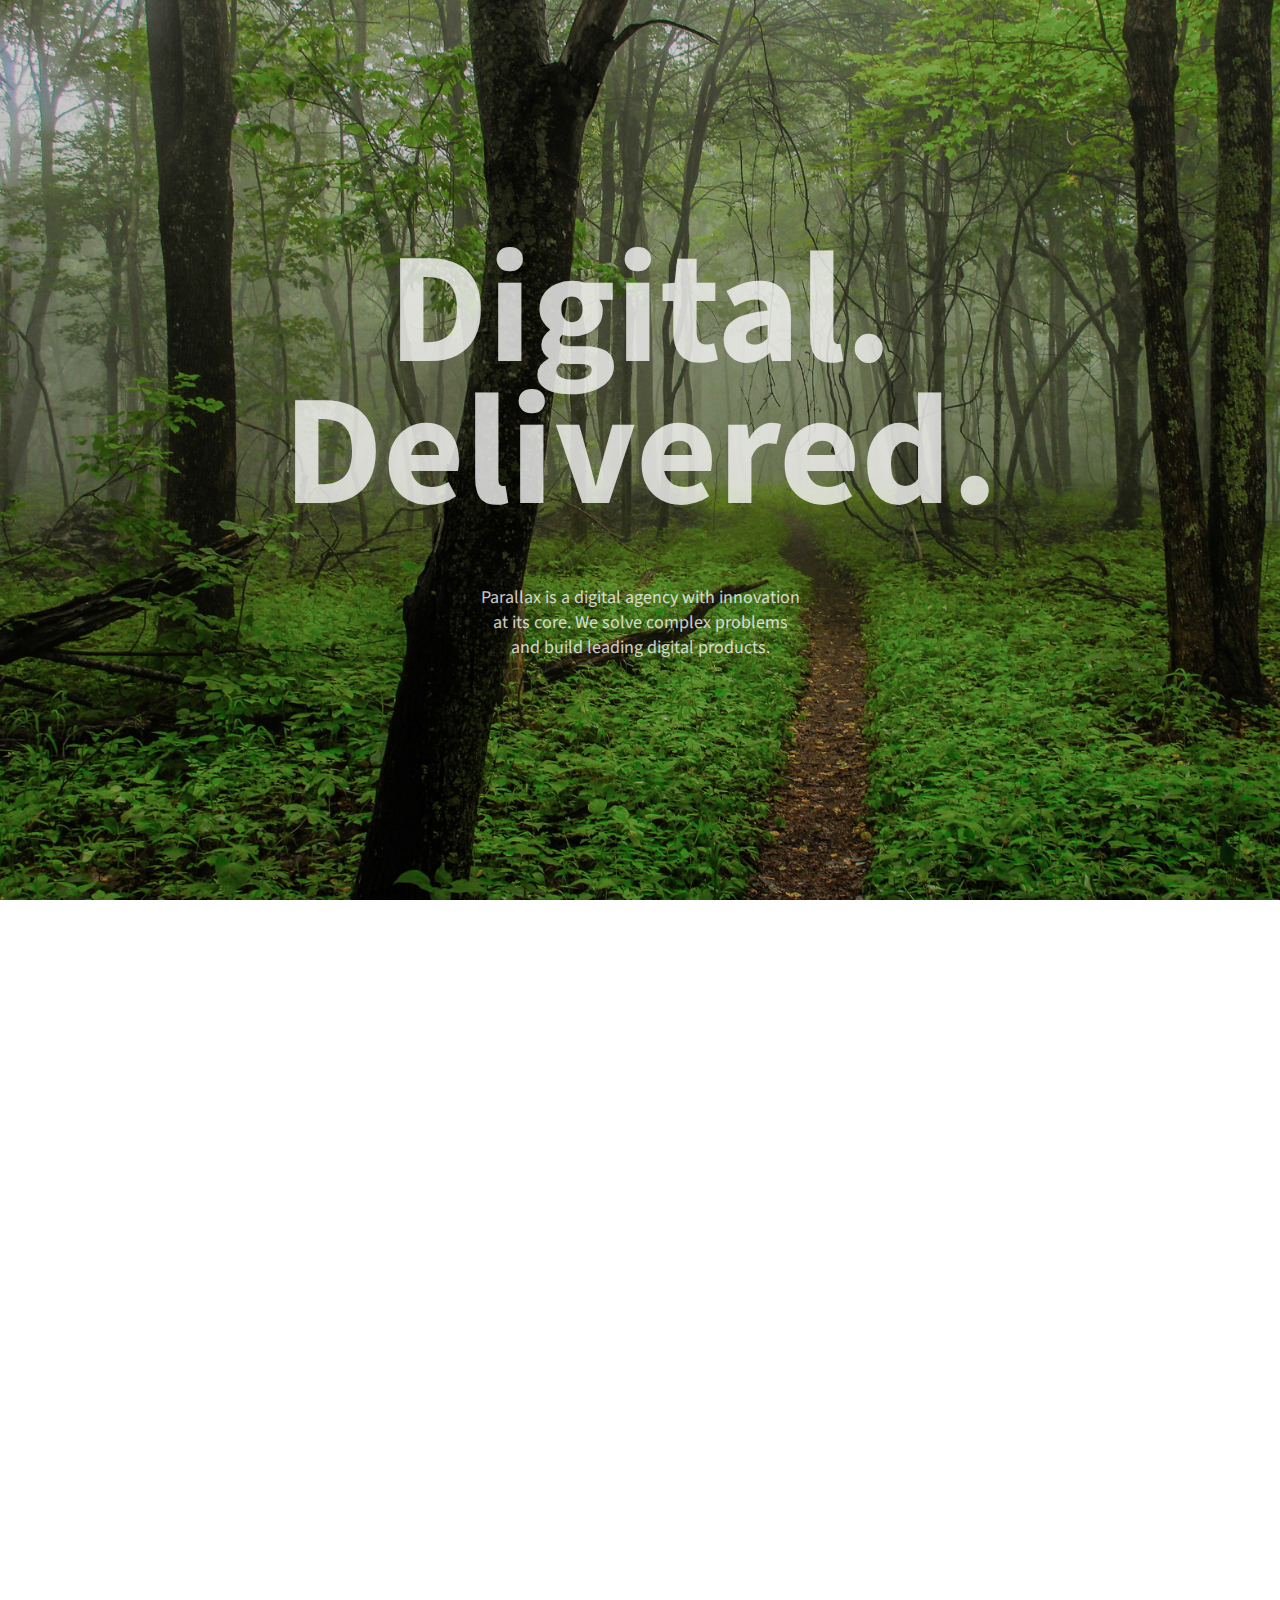
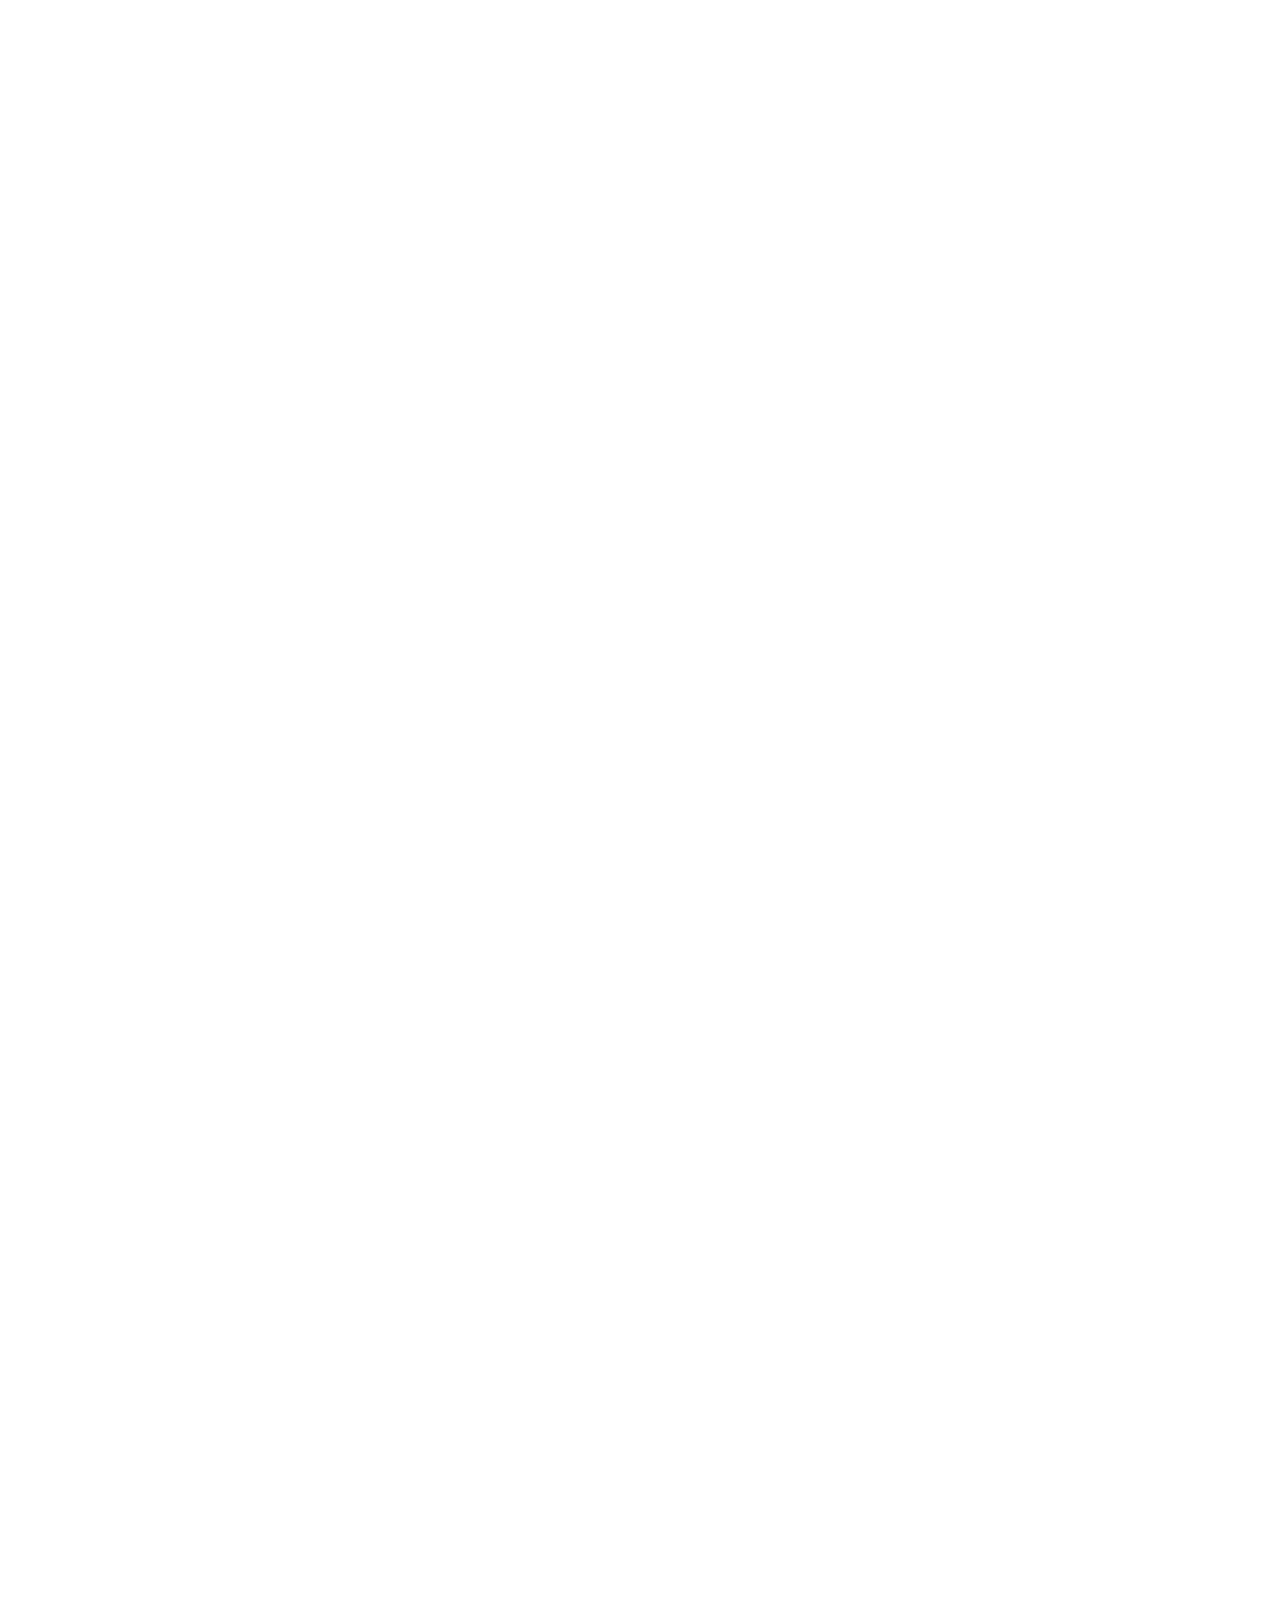
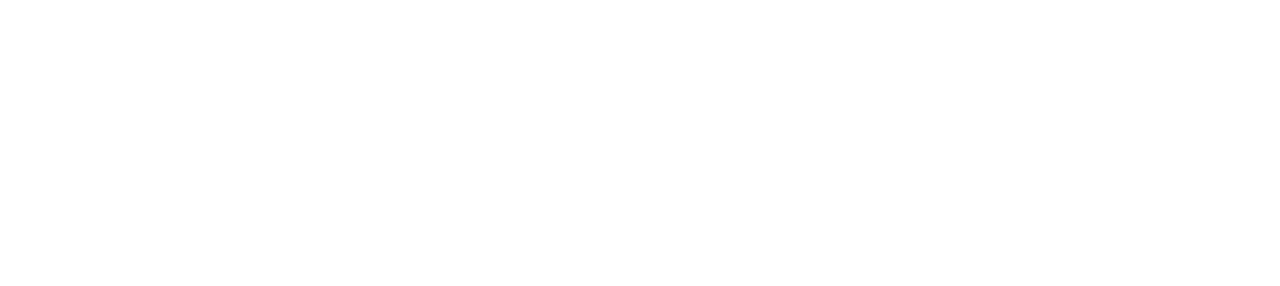
==== index.html @ 2beb8bc7 "first commit" ====
<!DOCTYPE html>
<html lang="en">
<head>
    <meta charset="UTF-8">
    <meta name="viewport" content="width=device-width, initial-scale=1.0">
    <title>Document</title>
    <link rel="stylesheet" href="style.css">
    <script defer src="index.js"></script>
    <link href="https://fonts.googleapis.com/css2?family=Piazzolla:wght@400;600&family=Source+Sans+Pro:wght@200;400;700&display=swap" rel="stylesheet">
</head>
<body>
    <header>
        <div class="black-overlay"></div>
        <h1>Digital.</h1>
        <h1>Delivered.</h1>
        <p>Parallax is a digital agency with innovation at its core. We solve complex problems and build leading digital products.</p>
    </header>
    <nav id="nav-bar">
        <ul>
            <li><a href="#">home</a></li>
            <li><a href="#about">about</a></li>
            <li><a href="#leave">leave</a></li>
        </ul>
    </nav>
    <div id="website">
        <h1 id="background-text">hello</h1>
        <set-text text="hello"></set-text>
        <div class="container">
            <p animate-on-scroll>Pick up the phone. Call us. Ask us the difficult questions you don’t have answers to.<br><br>Parallax are an army of <b>digital natives.</b> We take problems and transform them into opportunities, utilising cutting-edge user experience design and technical innovation to solve issues others take one look at, shrug their shoulders and walk away from.</p>
        </div>
        <set-text text="about" /></set-text>
        <div id="about" class="container">
            <div animate-on-scroll>
                <h1>Lorem, ipsum dolor.</h1>
                <img class="about-image" src="hero.jpg" alt="Some trees in a forest">
            </div>
            <div reverse animate-on-scroll>
                <h1>Lorem, ipsum dolor.</h1>
                <img class="about-image" src="hero.jpg" alt="Some trees in a forest">
            </div>
            <a animate-on-scroll href="https://youtube.com">Check it out</a>
        </div>
        <set-text text="bye" /></set-text>
        <div class="container" id="leave">
            <p animate-on-scroll>As an AWS, Serverless and Google partner we’re positioned to create new technologies and bring them to the market. Our products are used by major global corporations and we have delivered work for superbrands such as Unilever, NASA, UEFA, SAP and the NHS in recent years.<br><br>Our team features some of the most talented minds in the industry. We work hard to stay on top of the newest innovations and always strive to be the very best at what we do.</p>
        </div>
    </div>
</body>
</html>
---- style.css ----
* {
    /* I like to do this, prefrence */
    margin: 0;
    padding: 0;
    box-sizing: border-box;
}

a {
    text-decoration: none;
    color:inherit
}

html {
    overflow-x: hidden;
    scroll-behavior: smooth;
}

header {
    /**/
    position: fixed;
    z-index: -1;
    font-family: 'Source Sans Pro', sans-serif;
    width: 100vw;
    height: 100vh;
    display:flex;
    justify-content: center;
    align-items: center;
    flex-direction: column;
    color: #f8f8f8;
    background-image: url(hero.jpg);
    background-size: cover;
}

.black-overlay {
    position: absolute;
    background-color: black;
    top: 0px;
    left: 0px;
    width: 100%;
    height: 100%;
    opacity: .2;
}

header > h1 {
    z-index: 2;
    opacity: .8;
    line-height: .9;
    font-size: calc( (60px - 320px * 0.10185) + 10.18519vw);
}

header > p {
    z-index: 2;
    opacity: .8;
    margin-top: 60px;
    font-size: min(5vw,18px);
    width: 90%;
    text-align: center;
    max-width: 25vw;
}

#nav-bar {
    position: fixed;
    top: 20%;
    right:0px;
    opacity: 0;
    pointer-events: none;
}

#nav-bar.show {
    position: fixed;
    top: 20%;
    right:0px;
    opacity: 1;
    transition: .5s;
    pointer-events: all;
}

#nav-bar ul {
    padding-right: 15px;
}

#nav-bar ul li {
    margin-bottom: 10px;
    font-size: 20px;
    font-family: 'Source Sans Pro', sans-serif;
    list-style-type: none;
    text-align: end;
    transition: .1s;
    cursor: pointer;
    position: relative;
}

#nav-bar ul li::before {
    content: "";
    width: 0px;
    top: 50%;
    transform: translateY(50%);
    right: 0px;
    height: 2px;
    background-color: #fff;
    position: absolute;
    transition: .1s;
}

#nav-bar ul li:hover {
    padding-right: 20px;
}

#nav-bar ul li:hover::before {
    width: 15px;
    background-color: #000;
}


#website {
    z-index: 3;
    width: 100vw;
    background-color: white;
    opacity: 0;
    pointer-events: none;
    user-select: none;
    transition: opacity .2s;
    padding-top: 90vh;
    padding-bottom: 248px;
}

#website.show {
    pointer-events: all;
    user-select: all;
    opacity: 1;
}

[animate-on-scroll] {
    opacity: 0;
    transform: translateY(100px);
    transition: 1s;
}

[animate-on-scroll].scrolled {
    opacity: inherit;
    transform: translateY(0px);
}

#background-text {
    font-family: 'Source Sans Pro', sans-serif;
    position: fixed;
    top: 50%;
    left: 50%;
    transform: translateY(-50%) translateX(-50%);
    opacity: .02;
    font-size: 35vw;
    pointer-events: none;
    font-weight: 400;
    letter-spacing: 30px;
    transition: .5s;
}

#background-text.switch {
    opacity: 0;
}

.container {
    width: 60%;
    margin-left: 20%;
}

#website p {
    font-weight: 400;
    font-family: 'Piazzolla', serif;
    font-size: min(32px,6vw);
}

#about {
    margin-top: 200px;
    display: flex;
    align-items: center;
    flex-direction: column;
}

#about > div {
    margin-top: 100px;
    height: fit-content;
    position: relative;
}

#about > div > h1 {
    
    top: 50%;
    font-family: 'Piazzolla', serif;
    font-size: min(32px,4vw);
    left: 10%;
    background-color: black;
    padding: 20px;
    color: #fff;
    position: absolute;
}

#about > div > .about-image {
    width: 80%;
    margin-left: 20%;
}

#about > div[reverse] > .about-image {
    width: 80%;
    margin-left: 0%;
}


#about > div[reverse] > h1 {
    right: 10%;
    left: unset;
    text-align: end;
}

#about a {
    margin-top: 24px;
    font-family: 'Piazzolla', serif;
    font-size: 32px;
}

#leave {
    margin-top: 400px;
}
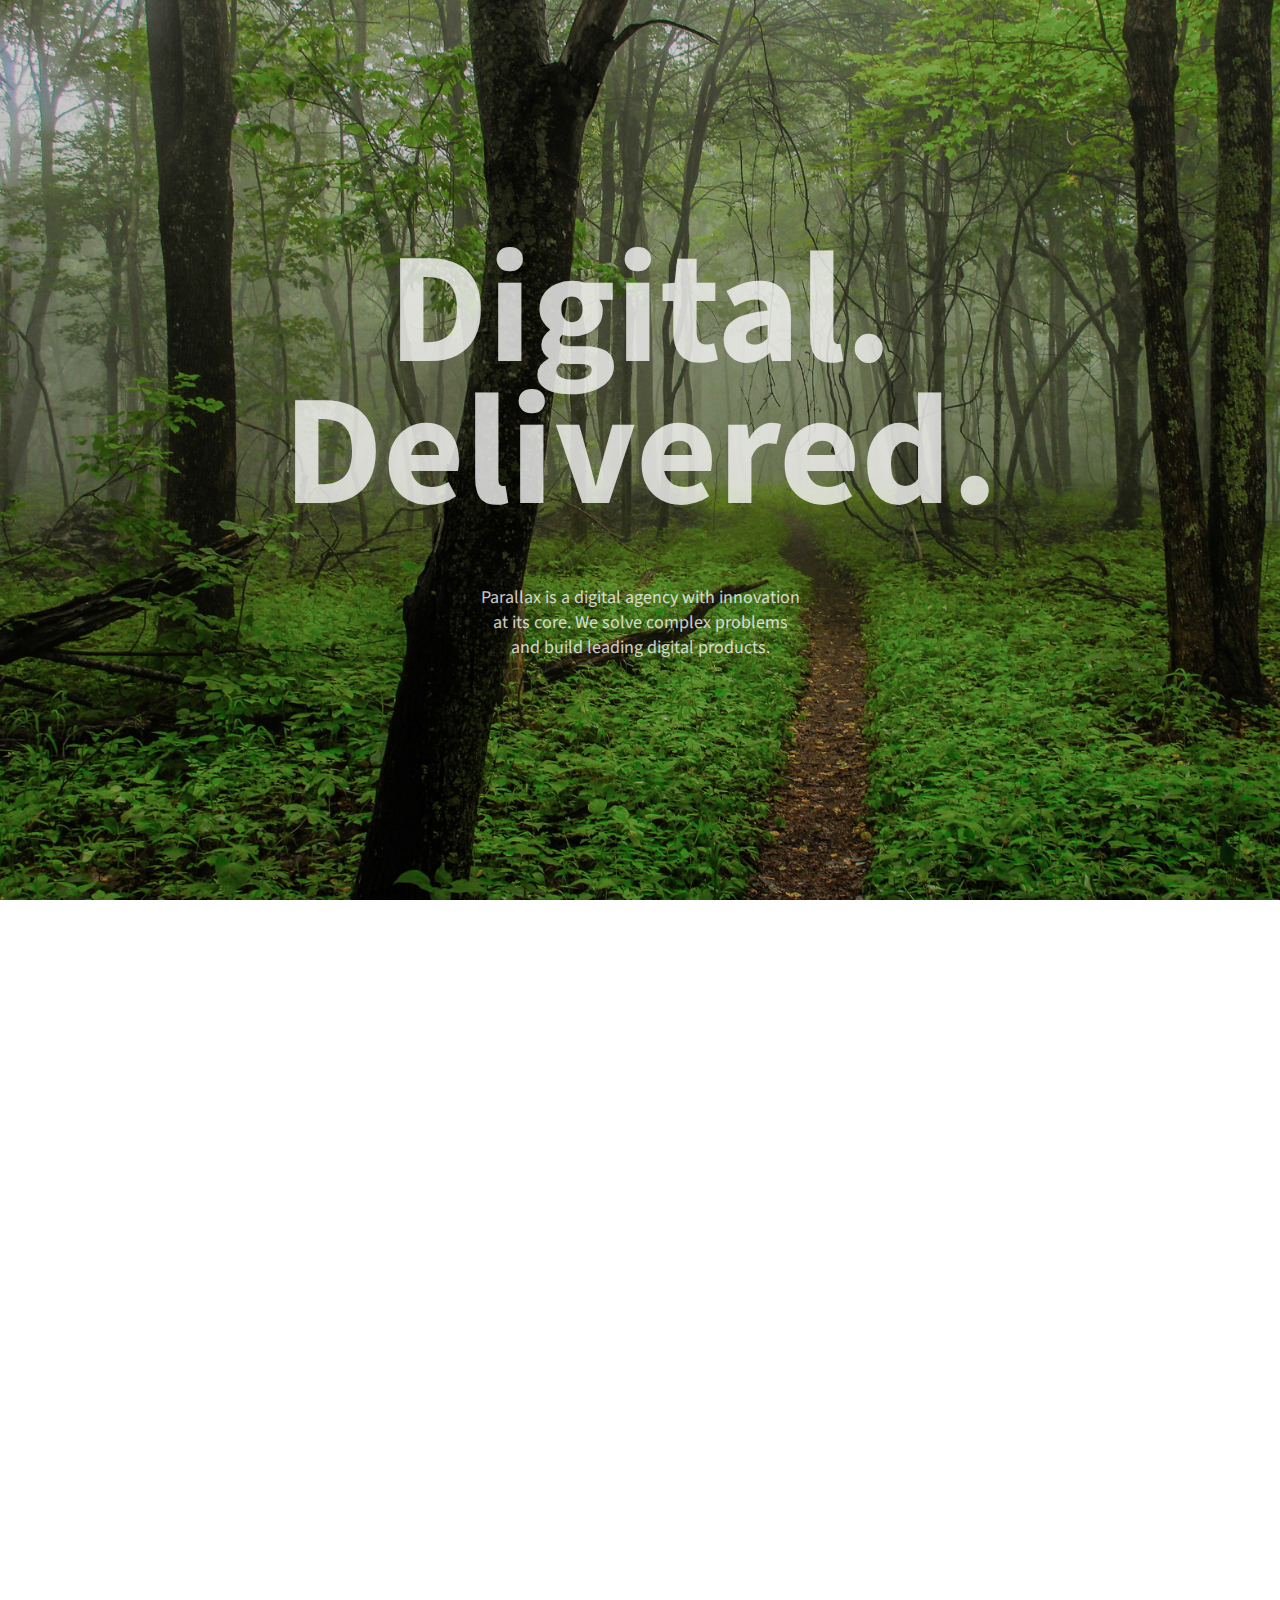
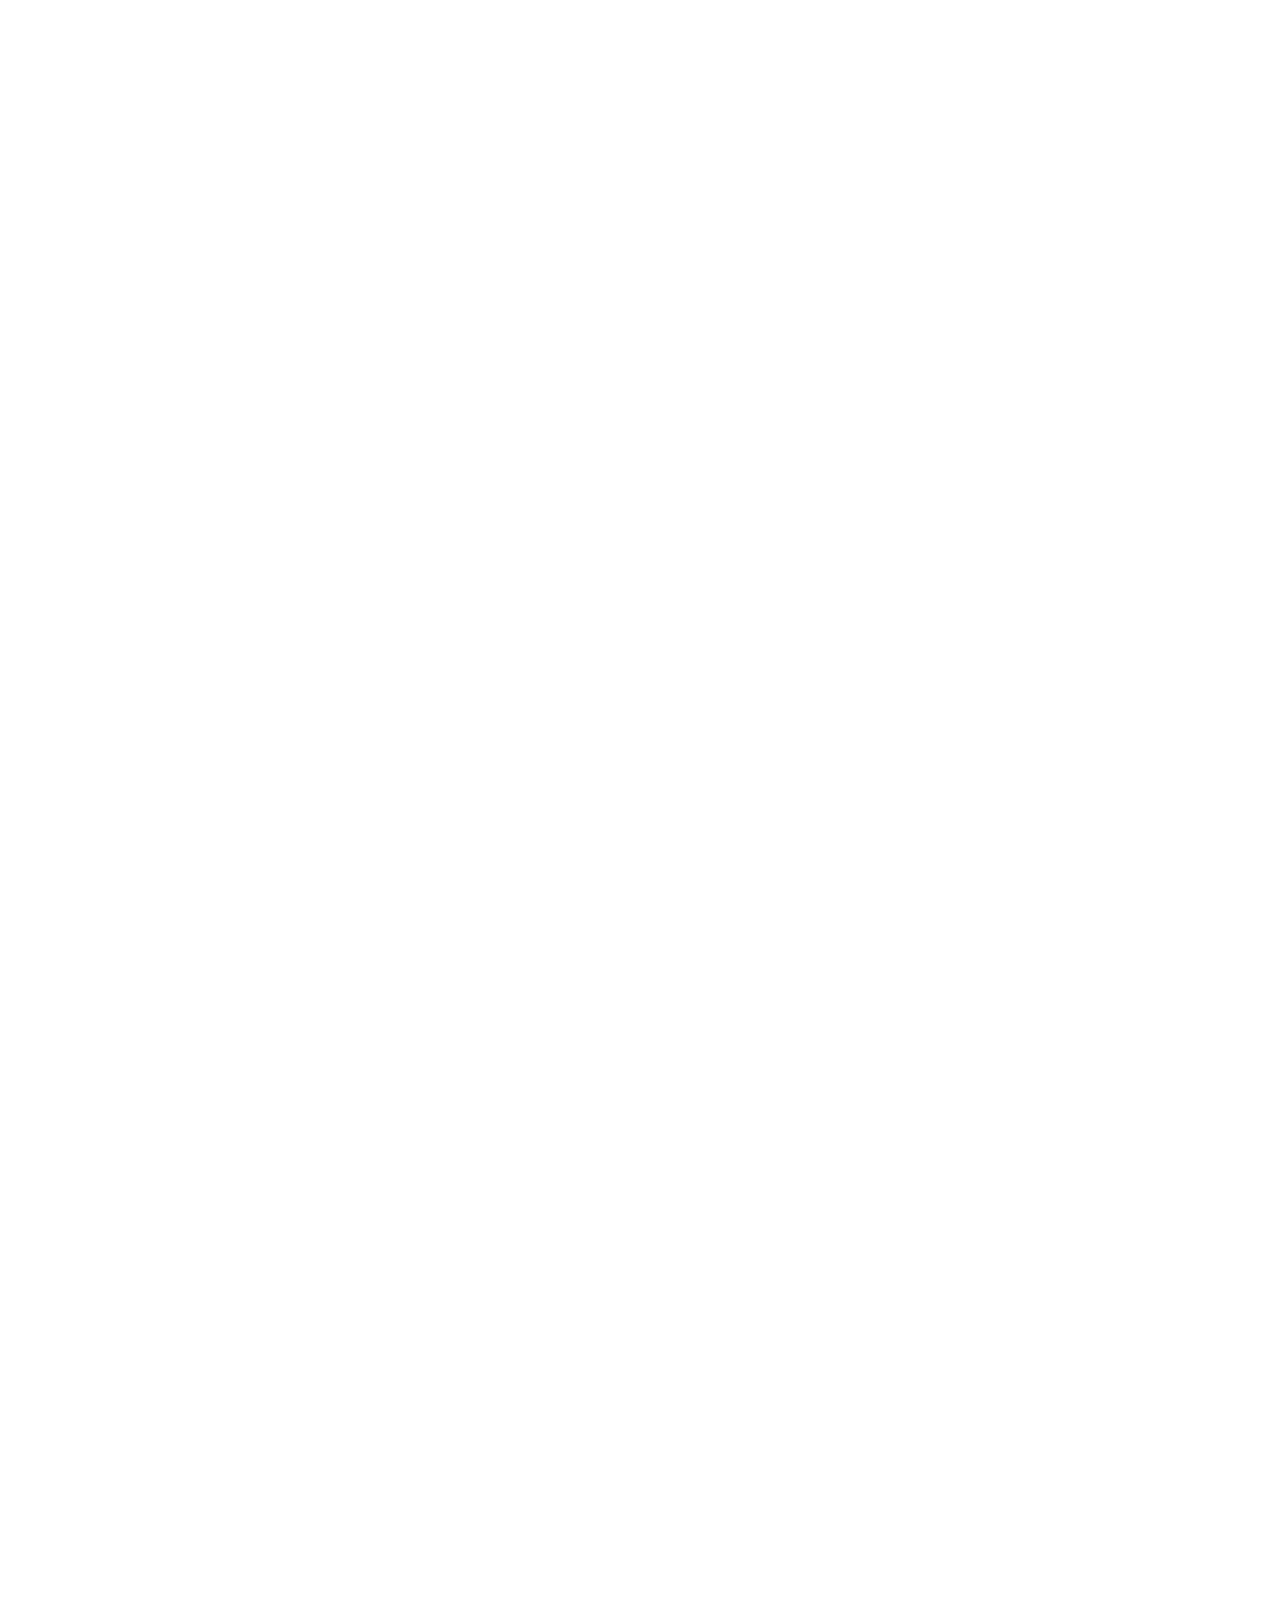
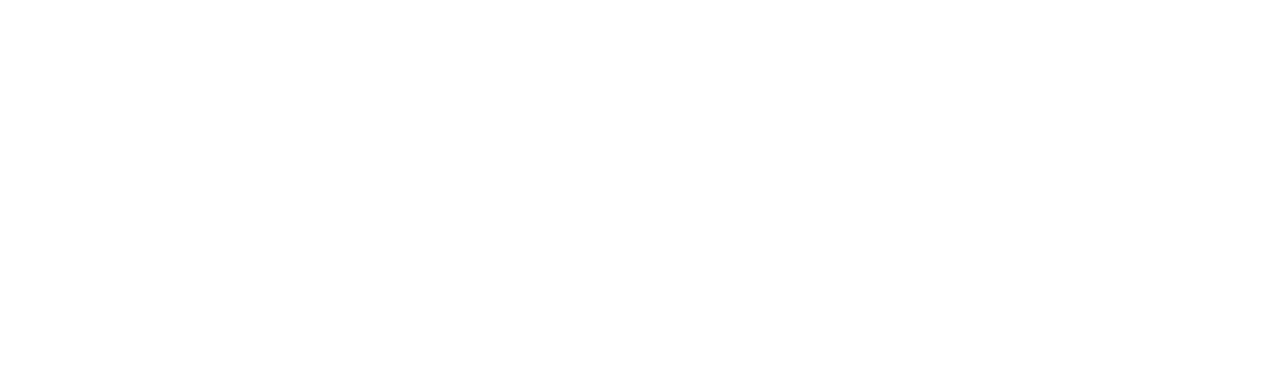
==== commit 7d5829e0: "lita ändringar lixom" ====
--- a/index.html
+++ b/index.html
@@ -44,6 +44,9 @@
         <div class="container" id="leave">
             <p animate-on-scroll>As an AWS, Serverless and Google partner we’re positioned to create new technologies and bring them to the market. Our products are used by major global corporations and we have delivered work for superbrands such as Unilever, NASA, UEFA, SAP and the NHS in recent years.<br><br>Our team features some of the most talented minds in the industry. We work hard to stay on top of the newest innovations and always strive to be the very best at what we do.</p>
         </div>
+        <footer>
+            <span>måste ha en footer :(</span><a href="aboutme.html">klicka här för att se en nya sida skapad av mig</a>
+        </footer>
     </div>
 </body>
 </html>--- a/style.css
+++ b/style.css
@@ -121,7 +121,6 @@
     user-select: none;
     transition: opacity .2s;
     padding-top: 90vh;
-    padding-bottom: 248px;
 }
 
 #website.show {
@@ -220,4 +219,16 @@
 
 #leave {
     margin-top: 400px;
+}
+
+footer {
+    width: 100vw;
+    height: 100px;
+    margin-top: 248px;
+    background-color: black;
+    color: blanchedalmond;
+    display: flex;
+    justify-content: center;
+    align-items: center;
+    flex-direction: column;
 }